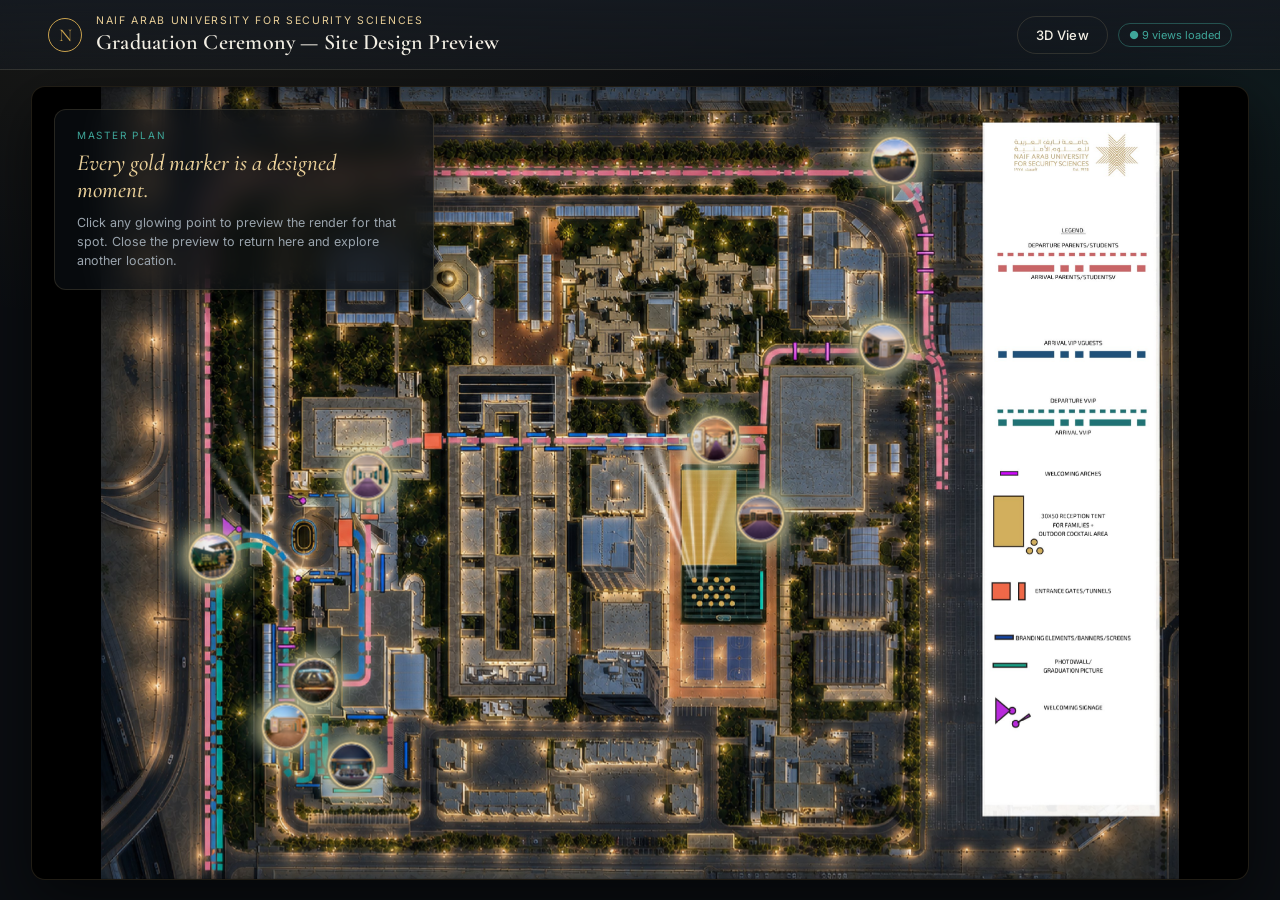
==== index.html @ b7158697 "Interactive event site map" ====
<!DOCTYPE html>
<html lang="en">
<head>
<meta charset="UTF-8">
<meta name="viewport" content="width=device-width, initial-scale=1.0">
<title>NAUSS Graduation Ceremony — Interactive Site Map</title>
<link rel="stylesheet" href="css/style.css">
</head>
<body class="page-viewer">

<header class="topbar">
  <div class="brand">
    <div class="brand-mark">N</div>
    <div class="brand-text">
      <p class="eyebrow">Naif Arab University for Security Sciences</p>
      <h1>Graduation Ceremony — Site Design Preview</h1>
    </div>
  </div>
  <div class="topbar-actions">
    <button class="btn" id="toggle3DBtn">3D View</button>
    <span class="badge" id="pinCount">● 0 views loaded</span>
  </div>
</header>

<div class="stage-wrap">
  <div class="stage" id="stage">
    <div class="map-plane" id="mapPlane">
      <img src="assets/masterplan.jpg" alt="Event master plan" id="mapImg" draggable="false">
      <!-- pins injected here -->
    </div>
    <div class="info-overlay">
      <p class="eyebrow">Master Plan</p>
      <h2>Every gold marker is a designed moment.</h2>
      <p>Click any glowing point to preview the render for that spot. Close the preview to return here and explore another location.</p>
    </div>
  </div>
</div>

<!-- Lightbox -->
<div class="overlay" id="overlay">
  <div class="viewer">
    <div class="viewer-head">
      <div>
        <p class="eyebrow" id="vwCat">Location</p>
        <h3 id="vwTitle">Title</h3>
      </div>
      <button class="icon-btn" id="closeBtn" aria-label="Close">✕</button>
    </div>
    <div class="viewer-body">
      <div class="main-pair" id="mainPair"></div>
      <div class="extra-overlay" id="extraOverlay">
        <button class="icon-btn" id="extraCloseBtn" aria-label="Close">✕</button>
        <img id="extraImg" src="" alt="">
        <p class="extra-caption" id="extraCaption"></p>
      </div>
    </div>
    <div class="thumb-strip" id="thumbStrip"></div>
    <div class="viewer-foot">
      <p id="vwDesc"></p>
      <button class="btn btn-gold" id="backBtn">← Back to master plan</button>
    </div>
  </div>
</div>

<script src="js/common.js"></script>
<script src="js/viewer.js"></script>
</body>
</html>
---- css/style.css ----
@import url('https://fonts.googleapis.com/css2?family=Cormorant+Garamond:ital,wght@0,400;0,500;0,600;1,500&family=Inter:wght@400;500;600&display=swap');

:root{
  --ink:#0b0e12;
  --panel:#151a21;
  --panel-2:#1b222b;
  --line:rgba(233,207,152,0.14);
  --gold:#c9a24e;
  --gold-light:#e9cf98;
  --rose:#e2708c;
  --teal:#3fa79a;
  --text:#f3efe4;
  --text-dim:#9aa4ad;
  --shadow:0 20px 60px rgba(0,0,0,0.55);
  --radius:14px;
}

*{box-sizing:border-box;}
html,body{margin:0;padding:0;}
body{
  background:
    radial-gradient(1200px 700px at 15% -10%, rgba(201,162,78,0.10), transparent 60%),
    radial-gradient(900px 600px at 100% 10%, rgba(63,167,154,0.08), transparent 55%),
    var(--ink);
  color:var(--text);
  font-family:'Inter', sans-serif;
  min-height:100vh;
}

::selection{background:var(--gold); color:#111;}

a{color:inherit;}

html, body{height:100%;}
body.page-viewer{display:flex; flex-direction:column; overflow:hidden;}
body.page-admin{overflow-y:auto;}

.topbar{
  display:flex;
  align-items:center;
  justify-content:space-between;
  padding:14px clamp(18px,4vw,48px);
  border-bottom:1px solid var(--line);
  background:linear-gradient(180deg, rgba(21,26,33,0.9), rgba(21,26,33,0.55));
  backdrop-filter:blur(10px);
  flex-shrink:0;
  z-index:40;
}

.brand{
  display:flex;
  align-items:center;
  gap:14px;
}

.brand-mark{
  width:34px;height:34px;
  border:1px solid var(--gold);
  border-radius:50%;
  display:flex;align-items:center;justify-content:center;
  color:var(--gold);
  font-family:'Cormorant Garamond', serif;
  font-size:18px;
}

.brand-text .eyebrow{
  font-size:10.5px;
  letter-spacing:0.16em;
  text-transform:uppercase;
  color:var(--gold-light);
  margin:0 0 2px;
}

.brand-text h1{
  font-family:'Cormorant Garamond', serif;
  font-weight:600;
  font-size:22px;
  margin:0;
  letter-spacing:0.01em;
}

.topbar-actions{
  display:flex;
  gap:10px;
  align-items:center;
}

.btn{
  font-family:'Inter', sans-serif;
  font-size:13px;
  font-weight:500;
  letter-spacing:0.02em;
  padding:10px 18px;
  border-radius:999px;
  border:1px solid var(--line);
  background:transparent;
  color:var(--text);
  cursor:pointer;
  transition:all .18s ease;
  display:inline-flex;
  align-items:center;
  gap:8px;
  text-decoration:none;
}
.btn:hover{border-color:var(--gold); color:var(--gold-light);}
.btn-gold{
  background:linear-gradient(135deg, var(--gold), #a97f34);
  color:#181205;
  border:none;
  font-weight:600;
}
.btn-gold:hover{filter:brightness(1.08); color:#181205;}
.btn-ghost{opacity:0.85;}
.btn:disabled{opacity:0.35; cursor:not-allowed;}
.btn:disabled:hover{border-color:var(--line); color:var(--text);}

.hero{
  padding:14px clamp(18px,4vw,48px) 6px;
  max-width:1000px;
  flex-shrink:0;
}
.hero .eyebrow{
  font-size:10px;
  letter-spacing:0.18em;
  text-transform:uppercase;
  color:var(--teal);
  margin:0 0 4px;
}
.hero h2{
  font-family:'Cormorant Garamond', serif;
  font-weight:500;
  font-style:italic;
  font-size:clamp(20px,2.4vw,28px);
  line-height:1.15;
  margin:0 0 4px;
  color:var(--gold-light);
}
.hero p{
  color:var(--text-dim);
  font-size:13px;
  line-height:1.5;
  max-width:640px;
  margin:0;
}

body.page-viewer .stage-wrap{
  padding:16px clamp(16px,2.4vw,32px) 20px;
  flex:1;
  min-height:0;
  display:flex;
  align-items:stretch;
  justify-content:center;
}

body.page-viewer .stage{
  position:relative;
  height:100%;
  width:100%;
  margin:0;
  border-radius:var(--radius);
  overflow:hidden;
  box-shadow:var(--shadow);
  border:1px solid var(--line);
  background:#000;
  display:flex;
  align-items:center;
  justify-content:center;
}

body.page-viewer .stage img{
  height:100%;
  width:100%;
  object-fit:contain;
  user-select:none;
  -webkit-user-drag:none;
}

.info-overlay{
  position:absolute;
  top:22px;
  left:22px;
  max-width:380px;
  background:rgba(11,14,18,0.72);
  backdrop-filter:blur(14px);
  border:1px solid var(--line);
  border-radius:12px;
  padding:18px 22px;
  box-shadow:0 10px 30px rgba(0,0,0,0.5);
  z-index:6;
}
.info-overlay .eyebrow{
  font-size:10px;
  letter-spacing:0.18em;
  text-transform:uppercase;
  color:var(--teal);
  margin:0 0 6px;
}
.info-overlay h2{
  font-family:'Cormorant Garamond', serif;
  font-weight:500;
  font-style:italic;
  font-size:clamp(18px,2vw,23px);
  line-height:1.2;
  margin:0 0 8px;
  color:var(--gold-light);
}
.info-overlay p{
  color:var(--text-dim);
  font-size:12.5px;
  line-height:1.55;
  margin:0;
}
@media (max-width: 760px){
  .info-overlay{ max-width:calc(100% - 44px); padding:14px 16px; }
  .info-overlay p{ display:none; }
}

.stage-wrap{
  padding:10px clamp(18px,4vw,48px) 14px;
  flex:1;
  min-height:0;
  display:flex;
  align-items:center;
  justify-content:center;
  overflow:hidden;
}

.stage{
  position:relative;
  height:100%;
  max-height:90vh;
  max-width:100%;
  margin:0 auto;
  border-radius:var(--radius);
  overflow:hidden;
  box-shadow:var(--shadow);
  border:1px solid var(--line);
  background:#000;
  display:flex;
  align-items:center;
  justify-content:center;
}

.stage img{
  display:block;
  height:100%;
  width:auto;
  max-width:100%;
  object-fit:contain;
  user-select:none;
  -webkit-user-drag:none;
}

.footer-note{display:none;}

.pin{
  position:absolute;
  transform:translate(-50%,-50%);
  width:31px;height:31px;
  cursor:pointer;
  z-index:5;
  background:none;
  border:none;
  padding:0;
  margin:0;
  outline:none;
  -webkit-appearance:none;
  appearance:none;
}
.pin:focus{outline:none;}
.pin .ring{
  position:absolute;
  inset:0;
  border-radius:50%;
  border:1.5px solid var(--gold-light);
  animation:pulse 2.2s ease-out infinite;
}
.pin .glow{
  position:absolute;
  top:50%;left:50%;
  width:30px;height:30px;
  transform:translate(-50%,-50%);
  border-radius:50%;
  background:radial-gradient(circle, rgba(233,207,152,0.55), rgba(233,207,152,0) 70%);
  filter:blur(2px);
  pointer-events:none;
}
.pin .dot{
  position:absolute;
  top:50%;left:50%;
  width:13px;height:13px;
  transform:translate(-50%,-50%);
  border-radius:50%;
  background:radial-gradient(circle at 35% 30%, var(--gold-light), var(--gold) 60%, #7a5b1e 100%);
  box-shadow:0 0 14px 3px rgba(233,207,152,0.75), 0 0 0 2px rgba(11,14,18,0.7);
  transition:transform .15s ease;
}
.pin:hover .dot{transform:translate(-50%,-50%) scale(1.25);}
.pin:focus-visible .dot{outline:2px solid var(--teal); outline-offset:3px;}

.pin .label{
  position:absolute;
  top:-6px;
  left:20px;
  white-space:nowrap;
  font-size:11px;
  padding:4px 9px;
  border-radius:999px;
  background:rgba(11,14,18,0.88);
  border:1px solid var(--line);
  color:var(--gold-light);
  opacity:0;
  pointer-events:none;
  transform:translateX(-4px);
  transition:all .16s ease;
}
.pin:hover .label, .pin:focus-visible .label{opacity:1; transform:translateX(0);}

@keyframes pulse{
  0%{transform:scale(0.5); opacity:0.9;}
  80%{transform:scale(2.1); opacity:0;}
  100%{transform:scale(2.1); opacity:0;}
}

/* Viewer pins: circular photo thumbnail instead of a plain gold dot, 50% bigger */
.pin.pin-photo{
  width:47px;
  height:47px;
}
.pin.pin-photo .glow{
  width:44px;
  height:44px;
}
.pin.pin-photo .thumb-dot{
  position:absolute;
  top:50%; left:50%;
  width:100%; height:100%;
  transform:translate(-50%,-50%);
  border-radius:50%;
  overflow:hidden;
  border:2px solid var(--gold-light);
  background:#071016;
  box-shadow:
    0 0 18px 5px rgba(233,207,152,0.82),
    0 0 28px 10px rgba(63,167,154,0.28),
    inset 0 0 18px rgba(255,255,255,0.22),
    inset 0 0 32px rgba(63,167,154,0.18),
    0 0 0 2px rgba(11,14,18,0.7);
  transition:transform .15s ease;
}
.pin.pin-photo .thumb-dot::before{
  content:"";
  position:absolute;
  inset:0;
  z-index:1;
  background:
    linear-gradient(145deg, rgba(255,255,255,0.34), rgba(255,255,255,0.08) 28%, transparent 56%),
    radial-gradient(circle at 50% 35%, rgba(255,255,255,0.18), transparent 58%);
  mix-blend-mode:screen;
  pointer-events:none;
}
.pin.pin-photo .thumb-dot::after{
  content:"";
  position:absolute;
  inset:0;
  z-index:2;
  border-radius:inherit;
  box-shadow:
    inset 0 0 0 1px rgba(255,255,255,0.45),
    inset 0 -16px 24px rgba(0,0,0,0.28);
  pointer-events:none;
}
.pin.pin-photo .thumb-dot img{
  width:100%;
  height:100%;
  object-fit:cover;
  display:block;
  filter:brightness(1.22) contrast(1.08) saturate(1.14);
}
.pin.pin-photo:hover .thumb-dot{transform:translate(-50%,-50%) scale(1.12);}
.pin.pin-photo:focus-visible .thumb-dot{outline:2px solid var(--teal); outline-offset:3px;}
.pin.pin-photo .label{left:32px;}

/* ---------- 3D bird's-eye mode ---------- */

.stage{
  perspective: var(--persp, 1400px);
  perspective-origin: 70% 15%;
}
.map-plane{
  position:relative;
  transform-style: preserve-3d;
  transition: transform 0.9s cubic-bezier(.4,.1,.2,1);
  transform: rotateX(0deg) rotateZ(0deg);
}
body.page-viewer .map-plane{ height:100%; display:flex; align-items:center; justify-content:center; }
.stage.is-3d .map-plane{
  transform: rotateX(var(--tilt-x,55deg)) rotateZ(var(--tilt-z,12deg));
}

/* Admin uses the same thumbnail standees as the client view while previewing the tilt. */

/* Ground-level stalk connecting a standee card down to its pulsing landing marker */
.pin-stalk{
  position:absolute;
  left:50%; top:50%;
  width:2px; height:0;
  background:linear-gradient(to top, var(--gold-light), transparent);
  transform:translateX(-50%);
  opacity:0;
  transition:opacity .5s ease, height .5s ease;
  pointer-events:none;
}
.stage.is-3d .pin-stalk{
  opacity:.85;
  height:var(--pin-lift,70px);
}

/* Small caption that rides just under the standee card in 3D mode */
.pin-card-label{
  display:none;
  position:absolute;
  left:50%; top:50%;
  font-size:10px;
  letter-spacing:.05em;
  text-transform:uppercase;
  color:var(--gold-light);
  background:rgba(11,14,18,.82);
  padding:3px 8px;
  border-radius:5px;
  white-space:nowrap;
  pointer-events:none;
}
.stage.is-3d .pin-card-label{
  display:block;
  transform-origin:center bottom;
  transform:
    translate(calc(-50% + var(--label-offset-x,0px)), -50%)
    translateY(calc(-1 * var(--pin-label-lift,136px)))
    rotateZ(calc(-1 * var(--pin-tilt-z,12deg)))
    rotateX(calc(-1 * var(--pin-tilt-x,55deg)))
    skewX(var(--pin-skew,0deg))
    scale3d(var(--pin-scale-x,1), var(--pin-scale-y,1), var(--pin-scale-z,1));
}

/* The circular thumbnail becomes an elevated, upright rectangular standee in 3D mode.
   Pin tilt can be tuned separately from the map-plane's own tilt. */
.stage.is-3d .pin.pin-photo .thumb-dot{
  width:90px; height:60px;
  border-radius:6px;
  border-color:rgba(255,244,210,0.96);
  box-shadow:
    0 0 20px 6px rgba(233,207,152,0.88),
    0 0 42px 14px rgba(63,167,154,0.34),
    0 10px 26px rgba(0,0,0,0.42),
    inset 0 0 20px rgba(255,255,255,0.24),
    inset 0 0 34px rgba(63,167,154,0.22),
    0 0 0 2px rgba(11,14,18,0.78);
  transform:
    translate(-50%,-50%)
    translateY(calc(-1 * var(--pin-lift,70px)))
    rotateZ(calc(-1 * var(--pin-tilt-z,12deg)))
    rotateX(calc(-1 * var(--pin-tilt-x,55deg)))
    skewX(var(--pin-skew,0deg))
    scale3d(var(--pin-scale-x,1), var(--pin-scale-y,1), var(--pin-scale-z,1));
  transform-origin:center bottom;
  transition: width .5s ease, height .5s ease, border-radius .5s ease, transform .7s cubic-bezier(.4,.1,.2,1);
}
.stage.is-3d .pin.pin-photo .label{ display:none; }

/* Admin's perspective tuning panel */
.perspective-panel{
  position:fixed;
  top:86px;
  right:24px;
  z-index:90;
  width:min(420px, calc(100vw - 32px));
  max-height:calc(100vh - 110px);
  overflow-y:auto;
  margin:0;
  padding:16px 20px;
  border:1px solid var(--line);
  border-radius:12px;
  background:rgba(21,26,33,0.96);
  box-shadow:var(--shadow);
  backdrop-filter:blur(12px);
}
.perspective-panel h4{
  font-size:12px;
  text-transform:uppercase;
  letter-spacing:.05em;
  color:var(--gold-light);
  margin:0 0 14px;
  font-weight:600;
}
.persp-row{margin-bottom:12px;}
.persp-row label{
  display:flex;
  justify-content:space-between;
  font-size:11.5px;
  color:var(--text-dim);
  margin-bottom:5px;
}
.persp-row input[type=range]{
  width:100%;
  accent-color: var(--gold);
}
.perspective-panel .hint{
  font-size:11.5px;
  color:var(--text-dim);
  line-height:1.5;
  margin:2px 0 10px;
}
.category-switch{
  margin:6px 0 16px;
  padding-top:10px;
  border-top:1px dashed var(--line);
}
.category-tabs{
  display:flex;
  gap:8px;
  margin-bottom:4px;
}
.cat-tab{
  flex:1;
  font-size:11.5px;
  padding:8px 10px;
  text-align:center;
}
.cat-tab.active{
  background:linear-gradient(135deg, var(--gold), #a97f34);
  color:#181205;
  border-color:var(--gold);
}

.orientation-toggle{
  display:flex;
  gap:14px;
  align-items:center;
}
.field .radio-pill{
  display:flex;
  align-items:center;
  gap:6px;
  font-size:12.5px;
  color:var(--text);
  text-transform:none;
  letter-spacing:normal;
  cursor:pointer;
}
.field .radio-pill input[type=radio]{
  accent-color: var(--gold);
}

.pin.admin-pin .dot{
  background:radial-gradient(circle at 35% 30%, #f3a9bb, var(--rose) 60%, #7a2438 100%);
  box-shadow:0 0 10px rgba(226,112,140,0.85), 0 0 0 2px rgba(11,14,18,0.7);
}
.pin.admin-pin .ring{border-color:var(--rose);}

/* Modal / lightbox */
.overlay{
  position:fixed;
  inset:0;
  background:rgba(6,8,10,0.86);
  backdrop-filter:blur(6px);
  display:flex;
  align-items:center;
  justify-content:center;
  padding:24px;
  z-index:100;
  opacity:0;
  pointer-events:none;
  transition:opacity .22s ease;
}
.overlay.open{opacity:1; pointer-events:auto;}

.viewer{
  position:relative;
  max-width:1200px;
  width:100%;
  height:92vh;
  background:var(--panel);
  border:1px solid var(--line);
  border-radius:var(--radius);
  overflow:hidden;
  display:flex;
  flex-direction:column;
  box-shadow:var(--shadow);
  transform:scale(0.97) translateY(6px);
  transition:transform .22s ease;
}
.overlay.open .viewer{transform:scale(1) translateY(0);}

.viewer-head{
  display:flex;
  align-items:center;
  justify-content:space-between;
  padding:14px 22px;
  border-bottom:1px solid var(--line);
  gap:16px;
  flex-shrink:0;
}
.viewer-head .eyebrow{
  font-size:10.5px;
  letter-spacing:0.16em;
  text-transform:uppercase;
  color:var(--teal);
  margin:0 0 4px;
}
.viewer-head h3{
  font-family:'Cormorant Garamond', serif;
  font-weight:600;
  font-size:20px;
  margin:0;
  color:var(--gold-light);
}
.viewer-body{
  position:relative;
  flex:1;
  min-height:0;
  overflow:hidden;
  background:#000;
  display:flex;
  align-items:center;
  justify-content:center;
  padding:14px;
}
.viewer-body img{
  max-width:100%;
  max-height:100%;
  width:auto;
  height:auto;
  object-fit:contain;
  display:block;
}
.thumb-strip{
  display:flex;
  gap:10px;
  padding:10px 22px;
  border-top:1px solid var(--line);
  flex-shrink:0;
  overflow-x:auto;
}
.thumb-strip:empty{display:none;}
.thumb-strip .thumb-item{
  width:72px;
  height:52px;
  border-radius:8px;
  overflow:hidden;
  border:2px solid var(--line);
  cursor:pointer;
  flex-shrink:0;
  padding:0;
  background:#000;
  transition:border-color .15s ease;
}
.thumb-strip .thumb-item img{
  width:100%; height:100%; object-fit:cover; display:block;
}
.thumb-strip .thumb-item.active{border-color:var(--gold);}
.thumb-strip .thumb-item:hover{border-color:var(--gold-light);}

.viewer-foot{
  padding:12px 22px;
  border-top:1px solid var(--line);
  display:flex;
  justify-content:space-between;
  align-items:center;
  gap:12px;
  flex-shrink:0;
}
.viewer-foot p{
  margin:0;
  font-size:13px;
  color:var(--text-dim);
}
.icon-btn{
  width:36px;height:36px;
  border-radius:50%;
  border:1px solid var(--line);
  background:transparent;
  color:var(--text);
  cursor:pointer;
  display:flex;align-items:center;justify-content:center;
  font-size:16px;
  transition:all .15s ease;
}
.icon-btn:hover{border-color:var(--gold); color:var(--gold-light);}

/* Admin panel */
.admin-shell{display:grid; grid-template-columns:1fr 340px; gap:0; align-items:start;}
@media (max-width: 980px){.admin-shell{grid-template-columns:1fr;}}

.side-panel{
  padding:22px;
  border-left:1px solid var(--line);
  min-height:100%;
  position:sticky;
  top:82px;
}
@media (max-width:980px){.side-panel{position:static; border-left:none; border-top:1px solid var(--line);}}

.side-panel h3{
  font-family:'Cormorant Garamond', serif;
  font-size:19px;
  margin:0 0 4px;
  color:var(--gold-light);
}
.side-panel .hint{
  font-size:12.5px;
  color:var(--text-dim);
  line-height:1.55;
  margin:0 0 18px;
}

.field{margin-bottom:14px;}
.field label{
  display:block;
  font-size:11.5px;
  letter-spacing:0.04em;
  text-transform:uppercase;
  color:var(--text-dim);
  margin-bottom:6px;
}
.field input[type=text], .field textarea{
  width:100%;
  background:var(--panel-2);
  border:1px solid var(--line);
  border-radius:8px;
  padding:10px 12px;
  color:var(--text);
  font-family:'Inter', sans-serif;
  font-size:13.5px;
}
.field textarea{resize:vertical; min-height:60px;}
.field input:focus, .field textarea:focus{outline:none; border-color:var(--gold);}

.file-drop{
  border:1.5px dashed var(--line);
  border-radius:10px;
  padding:18px;
  text-align:center;
  font-size:12.5px;
  color:var(--text-dim);
  cursor:pointer;
  transition:all .15s ease;
}
.file-drop:hover{border-color:var(--gold); color:var(--gold-light);}
.file-drop img{max-width:100%; max-height:110px; border-radius:6px; margin-top:8px;}

.pin-list{
  margin-top:22px;
  border-top:1px solid var(--line);
  padding-top:16px;
}
.pin-list h4{
  font-size:11.5px;
  letter-spacing:0.06em;
  text-transform:uppercase;
  color:var(--text-dim);
  margin:0 0 10px;
}
.pin-row{
  display:flex;
  align-items:center;
  gap:10px;
  padding:9px 8px;
  border-radius:8px;
  font-size:13px;
  cursor:pointer;
  transition:background .12s ease;
}
.pin-row:hover{background:var(--panel-2);}
.pin-row .thumb{
  width:34px;height:34px;
  border-radius:6px;
  object-fit:cover;
  background:var(--panel-2);
  flex-shrink:0;
  border:1px solid var(--line);
}
.pin-row .num{
  width:20px;height:20px;
  border-radius:50%;
  background:var(--panel-2);
  border:1px solid var(--line);
  font-size:10.5px;
  display:flex;align-items:center;justify-content:center;
  color:var(--gold-light);
  flex-shrink:0;
}
.pin-row .name{flex:1; overflow:hidden; text-overflow:ellipsis; white-space:nowrap;}
.pin-row .del{
  background:none;border:none;color:var(--text-dim);
  cursor:pointer; font-size:14px; padding:2px 6px;
}
.pin-row .del:hover{color:var(--rose);}

.empty-state{
  font-size:12.5px;
  color:var(--text-dim);
  padding:10px 0;
}

.toast{
  position:fixed;
  bottom:26px;
  left:50%;
  transform:translateX(-50%) translateY(20px);
  background:var(--panel);
  border:1px solid var(--gold);
  color:var(--gold-light);
  padding:12px 20px;
  border-radius:999px;
  font-size:13px;
  box-shadow:var(--shadow);
  opacity:0;
  pointer-events:none;
  transition:all .25s ease;
  z-index:200;
}
.toast.show{opacity:1; transform:translateX(-50%) translateY(0);}

.footer-note{
  padding:0 clamp(18px,4vw,48px) 40px;
  color:var(--text-dim);
  font-size:12px;
  max-width:800px;
}

.crosshair-mode .stage img{cursor:crosshair;}

/* Admin map — let it size to content, no viewport-height cropping */
.page-admin .stage-wrap{
  overflow:visible;
}
.page-admin .stage{
  height:auto;
  max-height:none;
  overflow:visible;
  display:block;
}
.page-admin .stage img{
  display:block;
  height:auto;
  width:100%;
  max-width:100%;
  object-fit:contain;
}

.upload-preview{
  display:inline-flex;
  flex-direction:column;
  align-items:center;
  gap:5px;
}
.upload-caption{
  font-size:10px;
  letter-spacing:0.05em;
  text-transform:uppercase;
  color:var(--gold-light);
}

.image-slot-pair{
  display:flex;
  gap:10px;
}
.image-slot{
  flex:1;
  min-width:0;
  display:flex;
  flex-direction:column;
  gap:6px;
}
.image-slot .file-drop{
  padding:14px 8px;
  font-size:11.5px;
}
.slot-preview img{
  max-width:100%;
  max-height:80px;
  border-radius:6px;
  margin-top:8px;
  display:block;
  margin-left:auto;
  margin-right:auto;
}
.slot-filename{
  display:block;
  font-size:9.5px;
  color:var(--text-dim);
  margin-top:4px;
  word-break:break-all;
}
.caption-input{
  width:100%;
  background:var(--panel-2);
  border:1px solid var(--line);
  border-radius:8px;
  padding:8px 10px;
  color:var(--text);
  font-size:12.5px;
  font-family:'Inter', sans-serif;
}
.caption-input:focus{outline:none; border-color:var(--gold);}

.thumb-strip .thumb-item{position:relative;}
.thumb-cap{
  position:absolute;
  bottom:0; left:0; right:0;
  font-size:9px;
  letter-spacing:0.04em;
  text-transform:uppercase;
  text-align:center;
  padding:2px 0;
  background:rgba(11,14,18,0.78);
  color:var(--gold-light);
  pointer-events:none;
}

.thumb-strip{align-items:center;}
.mockups-group{
  display:flex;
  flex-direction:column;
  align-items:center;
  gap:4px;
  flex-shrink:0;
}
.mockups-label{
  font-size:9px;
  letter-spacing:0.08em;
  text-transform:uppercase;
  color:var(--text-dim);
  margin:0;
}
.mockups-row{
  display:flex;
  gap:8px;
}
.thumb-divider{
  width:1px;
  align-self:stretch;
  background:var(--line);
  flex-shrink:0;
}

/* Viewer: two main images shown side by side */
.main-pair{
  display:flex;
  gap:14px;
  width:100%;
  height:100%;
  align-items:center;
  justify-content:center;
}
.main-pair .main-item{
  flex:1;
  max-width:50%;
  height:100%;
  min-width:0;
  display:flex;
  flex-direction:column;
  align-items:center;
  justify-content:center;
  gap:8px;
}
.main-pair.single .main-item{max-width:100%;}
.main-pair .main-item img{
  max-width:100%;
  max-height:calc(100% - 30px);
  object-fit:contain;
  border-radius:8px;
  display:block;
}
.main-item .main-caption{
  font-size:12.5px;
  letter-spacing:0.04em;
  text-transform:uppercase;
  color:var(--gold-light);
  text-align:center;
  margin:0;
}
@media (max-width:760px){
  .main-pair{flex-direction:column; overflow-y:auto;}
  .main-pair .main-item{max-width:100%; height:auto;}
  .main-pair .main-item img{max-height:38vh;}
}

/* Nested overlay for viewing a single extra image at full size */
.extra-overlay{
  position:absolute;
  inset:0;
  background:rgba(6,8,10,0.94);
  display:flex;
  flex-direction:column;
  align-items:center;
  justify-content:center;
  gap:10px;
  padding:20px;
  opacity:0;
  pointer-events:none;
  transition:opacity .2s ease;
  z-index:20;
}
.extra-overlay.open{opacity:1; pointer-events:auto;}
.extra-overlay img{
  max-width:100%;
  max-height:80%;
  object-fit:contain;
  border-radius:8px;
}
.extra-overlay .extra-caption{
  font-size:13px;
  color:var(--gold-light);
  text-align:center;
  margin:0;
}
.extra-overlay .icon-btn{
  position:absolute;
  top:14px; right:14px;
}

.badge{
  display:inline-flex;
  align-items:center;
  gap:6px;
  font-size:11px;
  color:var(--teal);
  border:1px solid rgba(63,167,154,0.4);
  padding:4px 10px;
  border-radius:999px;
}
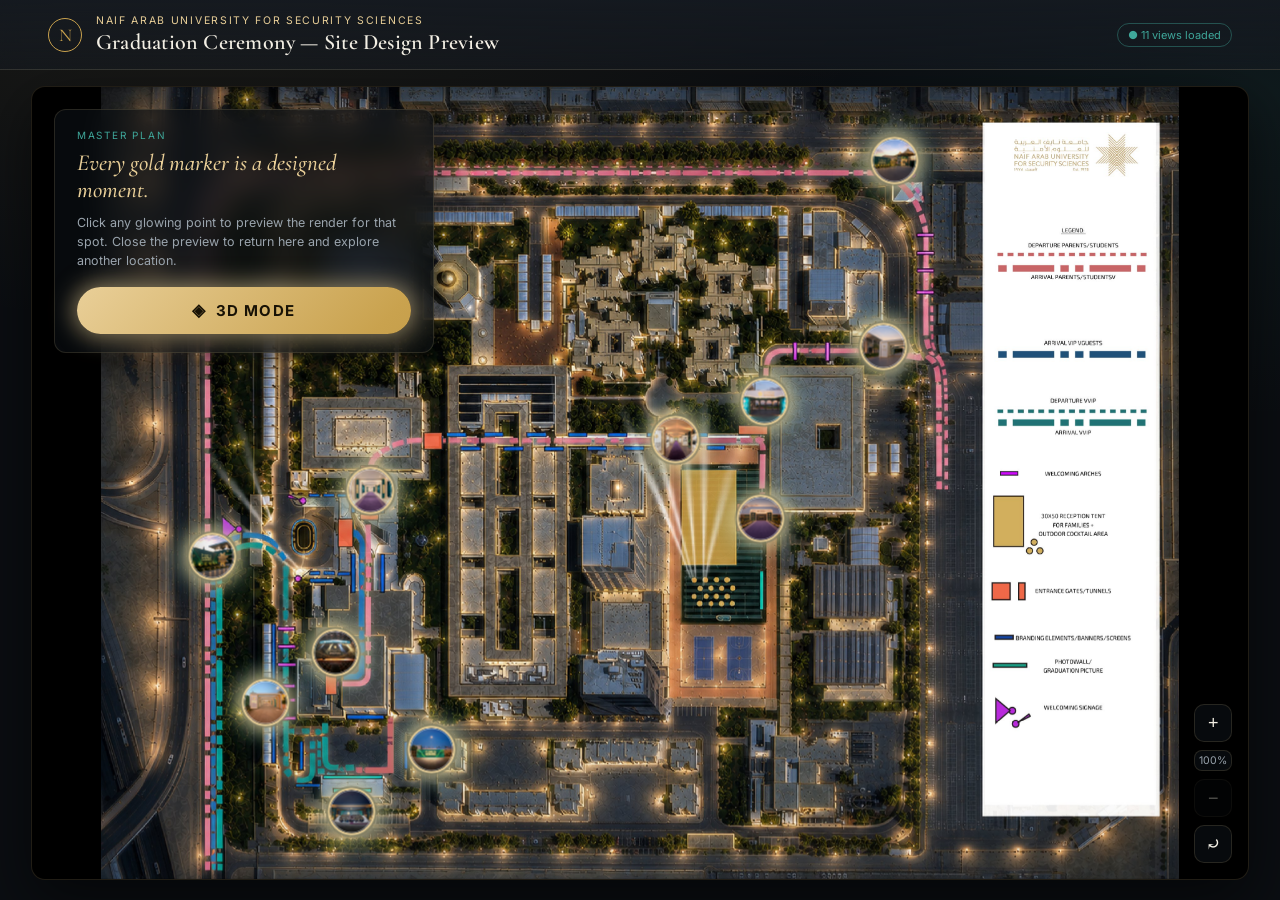
==== commit 877f073e: "Update pins" ====
--- a/index.html
+++ b/index.html
@@ -17,7 +17,6 @@
     </div>
   </div>
   <div class="topbar-actions">
-    <button class="btn" id="toggle3DBtn">3D View</button>
     <span class="badge" id="pinCount">● 0 views loaded</span>
   </div>
 </header>
@@ -28,10 +27,17 @@
       <img src="assets/masterplan.jpg" alt="Event master plan" id="mapImg" draggable="false">
       <!-- pins injected here -->
     </div>
+    <div class="zoom-controls">
+      <button type="button" id="zoomInBtn" aria-label="Zoom in">+</button>
+      <span class="zoom-level" id="zoomLevel">100%</span>
+      <button type="button" id="zoomOutBtn" aria-label="Zoom out">−</button>
+      <button type="button" id="zoomResetBtn" aria-label="Reset zoom">⤾</button>
+    </div>
     <div class="info-overlay">
       <p class="eyebrow">Master Plan</p>
       <h2>Every gold marker is a designed moment.</h2>
       <p>Click any glowing point to preview the render for that spot. Close the preview to return here and explore another location.</p>
+      <button class="btn-3d-mode" id="toggle3DBtn"><span class="btn-3d-icon">◈</span> 3D MODE</button>
     </div>
   </div>
 </div>
@@ -62,6 +68,11 @@
   </div>
 </div>
 
+<div class="fullscreen-overlay" id="fullscreenOverlay">
+  <button class="icon-btn" id="fullscreenCloseBtn" aria-label="Close">✕</button>
+  <img id="fullscreenImg" src="" alt="">
+</div>
+
 <script src="js/common.js"></script>
 <script src="js/viewer.js"></script>
 </body>
--- a/css/style.css
+++ b/css/style.css
@@ -209,6 +209,59 @@
   font-size:12.5px;
   line-height:1.55;
   margin:0;
+}
+
+.btn-3d-mode{
+  display:flex;
+  align-items:center;
+  justify-content:center;
+  gap:9px;
+  width:100%;
+  margin-top:16px;
+  padding:14px 22px;
+  font-family:'Inter', sans-serif;
+  font-size:15px;
+  font-weight:700;
+  letter-spacing:0.08em;
+  border-radius:999px;
+  border:none;
+  color:#181205;
+  background:linear-gradient(135deg, var(--gold-light), var(--gold) 45%, #a97f34);
+  background-size:200% 200%;
+  cursor:pointer;
+  box-shadow:
+    0 0 22px 4px rgba(233,207,152,0.55),
+    0 8px 22px rgba(0,0,0,0.4);
+  animation:btn3dGlow 2.6s ease-in-out infinite;
+  transition:transform .18s ease, box-shadow .18s ease;
+}
+.btn-3d-mode .btn-3d-icon{
+  font-size:17px;
+  line-height:1;
+}
+.btn-3d-mode:hover{
+  transform:translateY(-2px) scale(1.03);
+  box-shadow:
+    0 0 30px 8px rgba(233,207,152,0.75),
+    0 10px 26px rgba(0,0,0,0.45);
+}
+.btn-3d-mode:active{ transform:translateY(0) scale(0.98); }
+@keyframes btn3dGlow{
+  0%, 100%{
+    background-position:0% 50%;
+    box-shadow:
+      0 0 22px 4px rgba(233,207,152,0.55),
+      0 8px 22px rgba(0,0,0,0.4);
+  }
+  50%{
+    background-position:100% 50%;
+    box-shadow:
+      0 0 30px 8px rgba(233,207,152,0.8),
+      0 8px 22px rgba(0,0,0,0.4);
+  }
+}
+@media (max-width: 760px){
+  .btn-3d-mode{ font-size:13.5px; padding:12px 18px; }
 }
 @media (max-width: 760px){
   .info-overlay{ max-width:calc(100% - 44px); padding:14px 16px; }
@@ -391,11 +444,50 @@
   position:relative;
   transform-style: preserve-3d;
   transition: transform 0.9s cubic-bezier(.4,.1,.2,1);
-  transform: rotateX(0deg) rotateZ(0deg);
+  transform: translate(var(--pan-x,0px), var(--pan-y,0px)) scale(var(--zoom,1)) rotateX(0deg) rotateZ(0deg);
 }
 body.page-viewer .map-plane{ height:100%; display:flex; align-items:center; justify-content:center; }
 .stage.is-3d .map-plane{
-  transform: rotateX(var(--tilt-x,55deg)) rotateZ(var(--tilt-z,12deg));
+  transform: translate(var(--pan-x,0px), var(--pan-y,0px)) scale(var(--zoom,1)) rotateX(var(--tilt-x,55deg)) rotateZ(var(--tilt-z,12deg));
+}
+.map-plane.no-anim{ transition:none; }
+
+/* ---------- Zoom / pan (client viewer) ---------- */
+.stage.zoomable{ cursor: grab; touch-action:none; }
+.stage.zoomable.is-panning{ cursor: grabbing; }
+
+.zoom-controls{
+  position:absolute;
+  right:16px;
+  bottom:16px;
+  display:flex;
+  flex-direction:column;
+  gap:8px;
+  z-index:30;
+}
+.zoom-controls button{
+  width:38px;height:38px;
+  border-radius:10px;
+  border:1px solid var(--line);
+  background:rgba(11,14,18,0.72);
+  backdrop-filter:blur(10px);
+  color:var(--text);
+  font-size:18px;
+  line-height:1;
+  cursor:pointer;
+  display:flex;align-items:center;justify-content:center;
+  transition:all .15s ease;
+}
+.zoom-controls button:hover{ border-color:var(--gold); color:var(--gold-light); }
+.zoom-controls button:disabled{ opacity:0.35; cursor:not-allowed; }
+.zoom-controls .zoom-level{
+  text-align:center;
+  font-size:10.5px;
+  color:var(--text-dim);
+  background:rgba(11,14,18,0.72);
+  border:1px solid var(--line);
+  border-radius:8px;
+  padding:3px 0;
 }
 
 /* Admin uses the same thumbnail standees as the client view while previewing the tilt. */
@@ -688,6 +780,33 @@
 }
 .icon-btn:hover{border-color:var(--gold); color:var(--gold-light);}
 
+/* Fullscreen image view (click a displayed main/extra image to enlarge) */
+.fullscreen-overlay{
+  position:fixed;
+  inset:0;
+  background:rgba(4,5,7,0.97);
+  display:flex;
+  align-items:center;
+  justify-content:center;
+  z-index:300;
+  opacity:0;
+  pointer-events:none;
+  transition:opacity .2s ease;
+  padding:24px;
+}
+.fullscreen-overlay.open{opacity:1; pointer-events:auto;}
+.fullscreen-overlay img{
+  max-width:100%;
+  max-height:100%;
+  object-fit:contain;
+  border-radius:4px;
+}
+.fullscreen-overlay .icon-btn{
+  position:absolute;
+  top:20px; right:20px;
+}
+.main-item img, .extra-overlay img{cursor:zoom-in;}
+
 /* Admin panel */
 .admin-shell{display:grid; grid-template-columns:1fr 340px; gap:0; align-items:start;}
 @media (max-width: 980px){.admin-shell{grid-template-columns:1fr;}}
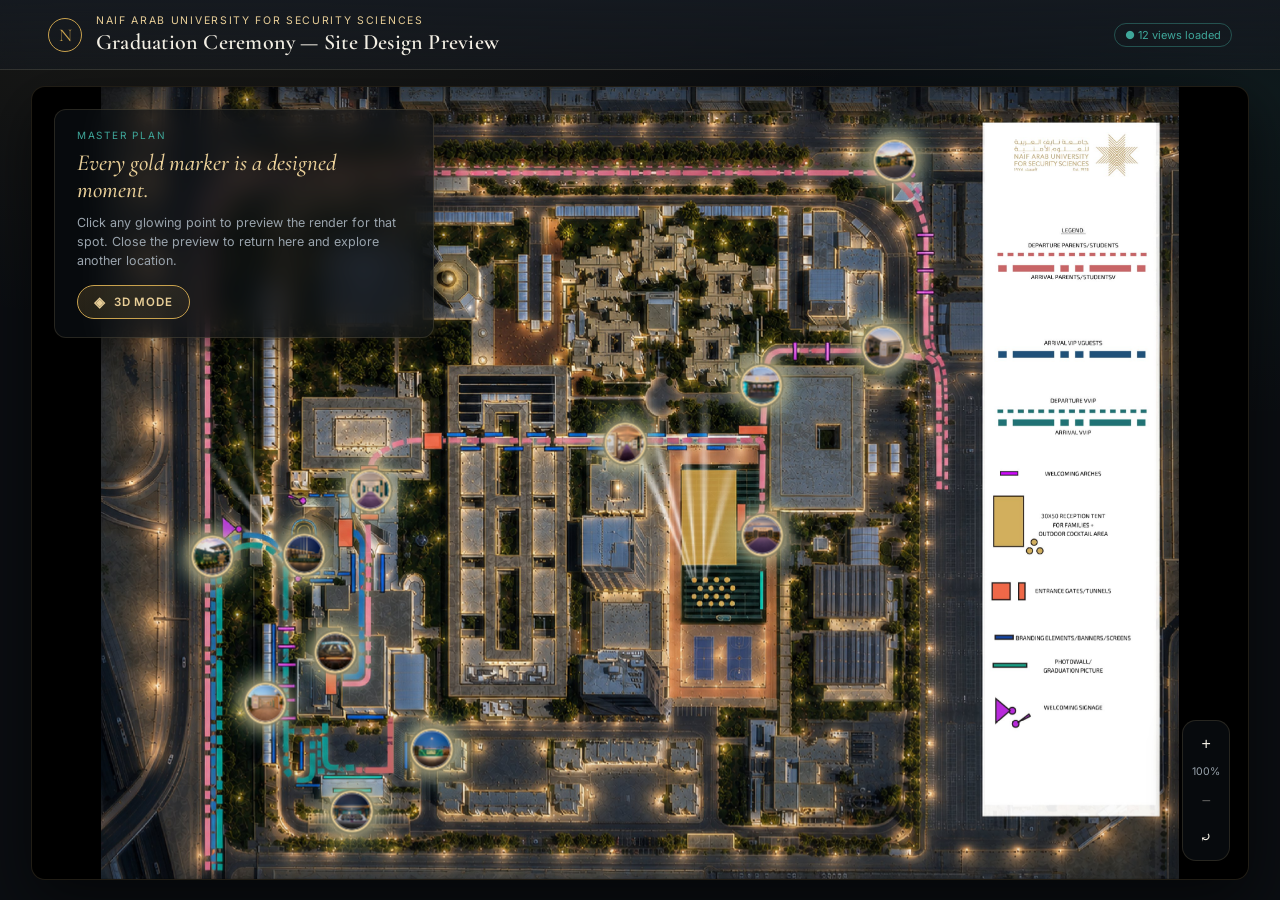
==== commit f9cd61ae: "Add hover/tap preview scaling for map pins (2D + 3D standees)" ====
--- a/index.html
+++ b/index.html
@@ -37,7 +37,7 @@
       <p class="eyebrow">Master Plan</p>
       <h2>Every gold marker is a designed moment.</h2>
       <p>Click any glowing point to preview the render for that spot. Close the preview to return here and explore another location.</p>
-      <button class="btn-3d-mode" id="toggle3DBtn"><span class="btn-3d-icon">◈</span> 3D MODE</button>
+      <button class="btn-3d-mode" id="toggle3DBtn"><span class="btn-3d-icon">◈</span><span class="btn-3d-label">3D MODE</span></button>
     </div>
   </div>
 </div>
--- a/css/style.css
+++ b/css/style.css
@@ -210,62 +210,79 @@
   line-height:1.55;
   margin:0;
 }
-
-.btn-3d-mode{
-  display:flex;
-  align-items:center;
-  justify-content:center;
-  gap:9px;
-  width:100%;
-  margin-top:16px;
-  padding:14px 22px;
-  font-family:'Inter', sans-serif;
-  font-size:15px;
-  font-weight:700;
-  letter-spacing:0.08em;
-  border-radius:999px;
-  border:none;
-  color:#181205;
-  background:linear-gradient(135deg, var(--gold-light), var(--gold) 45%, #a97f34);
-  background-size:200% 200%;
-  cursor:pointer;
-  box-shadow:
-    0 0 22px 4px rgba(233,207,152,0.55),
-    0 8px 22px rgba(0,0,0,0.4);
-  animation:btn3dGlow 2.6s ease-in-out infinite;
-  transition:transform .18s ease, box-shadow .18s ease;
-}
-.btn-3d-mode .btn-3d-icon{
-  font-size:17px;
-  line-height:1;
-}
-.btn-3d-mode:hover{
-  transform:translateY(-2px) scale(1.03);
-  box-shadow:
-    0 0 30px 8px rgba(233,207,152,0.75),
-    0 10px 26px rgba(0,0,0,0.45);
-}
-.btn-3d-mode:active{ transform:translateY(0) scale(0.98); }
-@keyframes btn3dGlow{
-  0%, 100%{
-    background-position:0% 50%;
-    box-shadow:
-      0 0 22px 4px rgba(233,207,152,0.55),
-      0 8px 22px rgba(0,0,0,0.4);
-  }
-  50%{
-    background-position:100% 50%;
-    box-shadow:
-      0 0 30px 8px rgba(233,207,152,0.8),
-      0 8px 22px rgba(0,0,0,0.4);
-  }
-}
-@media (max-width: 760px){
-  .btn-3d-mode{ font-size:13.5px; padding:12px 18px; }
-}
 @media (max-width: 760px){
   .info-overlay{ max-width:calc(100% - 44px); padding:14px 16px; }
   .info-overlay p{ display:none; }
+}
+
+.btn-3d-mode{
+  display:inline-flex;
+  align-items:center;
+  gap:8px;
+  margin-top:14px;
+  padding:9px 16px;
+  border-radius:999px;
+  border:1px solid var(--gold);
+  background:linear-gradient(135deg, rgba(201,162,78,0.18), rgba(201,162,78,0.06));
+  color:var(--gold-light);
+  font-family:'Inter', sans-serif;
+  font-size:11.5px;
+  font-weight:600;
+  letter-spacing:0.08em;
+  text-transform:uppercase;
+  cursor:pointer;
+  transition:all .18s ease;
+}
+.btn-3d-mode:hover{
+  background:linear-gradient(135deg, var(--gold), #a97f34);
+  color:#181205;
+}
+.btn-3d-icon{
+  font-size:14px;
+  line-height:1;
+}
+
+.zoom-controls{
+  position:absolute;
+  right:18px;
+  bottom:18px;
+  z-index:7;
+  display:flex;
+  flex-direction:column;
+  align-items:center;
+  gap:2px;
+  background:rgba(11,14,18,0.72);
+  backdrop-filter:blur(14px);
+  border:1px solid var(--line);
+  border-radius:14px;
+  padding:6px;
+  box-shadow:0 10px 30px rgba(0,0,0,0.5);
+}
+.zoom-controls button{
+  width:34px;height:34px;
+  border-radius:10px;
+  border:1px solid transparent;
+  background:transparent;
+  color:var(--text);
+  font-size:16px;
+  line-height:1;
+  cursor:pointer;
+  display:flex;align-items:center;justify-content:center;
+  transition:all .15s ease;
+}
+.zoom-controls button:hover{background:var(--panel-2); border-color:var(--gold); color:var(--gold-light);}
+.zoom-controls button:disabled{opacity:0.35; cursor:not-allowed;}
+.zoom-controls button:disabled:hover{background:transparent; border-color:transparent; color:var(--text);}
+.zoom-controls #zoomResetBtn{font-size:14px;}
+.zoom-controls .zoom-level{
+  font-size:10.5px;
+  color:var(--text-dim);
+  padding:2px 0 4px;
+  text-align:center;
+}
+@media (max-width:760px){
+  .zoom-controls{ right:12px; bottom:12px; padding:4px; }
+  .zoom-controls button{ width:30px; height:30px; font-size:14px; }
 }
 
 .stage-wrap{
@@ -319,8 +336,18 @@
   outline:none;
   -webkit-appearance:none;
   appearance:none;
+  --pin-boost:1;
+  transition:opacity .2s ease;
 }
 .pin:focus{outline:none;}
+
+/* Preview/select states: hovering (mouse) or first tap boosts a pin so it's
+   unmistakable which one will open on the next click; other pins on the map
+   shrink and fade slightly so the highlighted one reads clearly. Driven by
+   JS-toggled classes (viewer.js) rather than :hover alone, so touch's
+   tap-to-select-then-tap-to-open flow gets the same visual as desktop hover. */
+.pin.is-focused{ --pin-boost:1.16; z-index:8; }
+.pin.is-dimmed{ --pin-boost:0.85; opacity:0.55; z-index:4; }
 .pin .ring{
   position:absolute;
   inset:0;
@@ -375,14 +402,16 @@
   100%{transform:scale(2.1); opacity:0;}
 }
 
-/* Viewer pins: circular photo thumbnail instead of a plain gold dot, 50% bigger */
+/* Viewer pins: circular photo thumbnail instead of a plain gold dot, 50% bigger.
+   Scaled by --bubble-scale (set in common.js/getMapBubbleScale) so pins shrink
+   proportionally to the rendered map size instead of staying a fixed px size. */
 .pin.pin-photo{
-  width:47px;
-  height:47px;
+  width:calc(47px * var(--bubble-scale, 1));
+  height:calc(47px * var(--bubble-scale, 1));
 }
 .pin.pin-photo .glow{
-  width:44px;
-  height:44px;
+  width:calc(44px * var(--bubble-scale, 1));
+  height:calc(44px * var(--bubble-scale, 1));
 }
 .pin.pin-photo .thumb-dot{
   position:absolute;
@@ -399,7 +428,8 @@
     inset 0 0 18px rgba(255,255,255,0.22),
     inset 0 0 32px rgba(63,167,154,0.18),
     0 0 0 2px rgba(11,14,18,0.7);
-  transition:transform .15s ease;
+  transition:transform .18s ease;
+  transform:translate(-50%,-50%) scale(var(--pin-boost,1));
 }
 .pin.pin-photo .thumb-dot::before{
   content:"";
@@ -430,7 +460,6 @@
   display:block;
   filter:brightness(1.22) contrast(1.08) saturate(1.14);
 }
-.pin.pin-photo:hover .thumb-dot{transform:translate(-50%,-50%) scale(1.12);}
 .pin.pin-photo:focus-visible .thumb-dot{outline:2px solid var(--teal); outline-offset:3px;}
 .pin.pin-photo .label{left:32px;}
 
@@ -444,51 +473,21 @@
   position:relative;
   transform-style: preserve-3d;
   transition: transform 0.9s cubic-bezier(.4,.1,.2,1);
-  transform: translate(var(--pan-x,0px), var(--pan-y,0px)) scale(var(--zoom,1)) rotateX(0deg) rotateZ(0deg);
-}
+  transform:
+    translate(var(--pan-x,0px), var(--pan-y,0px))
+    scale(var(--zoom,1))
+    rotateX(0deg) rotateZ(0deg);
+}
+.map-plane.no-anim{ transition:none; }
 body.page-viewer .map-plane{ height:100%; display:flex; align-items:center; justify-content:center; }
 .stage.is-3d .map-plane{
-  transform: translate(var(--pan-x,0px), var(--pan-y,0px)) scale(var(--zoom,1)) rotateX(var(--tilt-x,55deg)) rotateZ(var(--tilt-z,12deg));
-}
-.map-plane.no-anim{ transition:none; }
-
-/* ---------- Zoom / pan (client viewer) ---------- */
-.stage.zoomable{ cursor: grab; touch-action:none; }
-.stage.zoomable.is-panning{ cursor: grabbing; }
-
-.zoom-controls{
-  position:absolute;
-  right:16px;
-  bottom:16px;
-  display:flex;
-  flex-direction:column;
-  gap:8px;
-  z-index:30;
-}
-.zoom-controls button{
-  width:38px;height:38px;
-  border-radius:10px;
-  border:1px solid var(--line);
-  background:rgba(11,14,18,0.72);
-  backdrop-filter:blur(10px);
-  color:var(--text);
-  font-size:18px;
-  line-height:1;
-  cursor:pointer;
-  display:flex;align-items:center;justify-content:center;
-  transition:all .15s ease;
-}
-.zoom-controls button:hover{ border-color:var(--gold); color:var(--gold-light); }
-.zoom-controls button:disabled{ opacity:0.35; cursor:not-allowed; }
-.zoom-controls .zoom-level{
-  text-align:center;
-  font-size:10.5px;
-  color:var(--text-dim);
-  background:rgba(11,14,18,0.72);
-  border:1px solid var(--line);
-  border-radius:8px;
-  padding:3px 0;
-}
+  transform:
+    translate(var(--pan-x,0px), var(--pan-y,0px))
+    scale(var(--zoom,1))
+    rotateX(var(--tilt-x,55deg)) rotateZ(var(--tilt-z,12deg));
+}
+.stage.zoomable{ cursor:grab; }
+.stage.zoomable.is-panning{ cursor:grabbing; }
 
 /* Admin uses the same thumbnail standees as the client view while previewing the tilt. */
 
@@ -505,7 +504,7 @@
 }
 .stage.is-3d .pin-stalk{
   opacity:.85;
-  height:var(--pin-lift,70px);
+  height:calc(var(--pin-lift,70px) * var(--standee-scale, 1));
 }
 
 /* Small caption that rides just under the standee card in 3D mode */
@@ -513,7 +512,7 @@
   display:none;
   position:absolute;
   left:50%; top:50%;
-  font-size:10px;
+  font-size:calc(10px * var(--standee-scale, 1));
   letter-spacing:.05em;
   text-transform:uppercase;
   color:var(--gold-light);
@@ -528,17 +527,18 @@
   transform-origin:center bottom;
   transform:
     translate(calc(-50% + var(--label-offset-x,0px)), -50%)
-    translateY(calc(-1 * var(--pin-label-lift,136px)))
+    translateY(calc(-1 * var(--pin-label-lift,136px) * var(--standee-scale, 1)))
     rotateZ(calc(-1 * var(--pin-tilt-z,12deg)))
     rotateX(calc(-1 * var(--pin-tilt-x,55deg)))
     skewX(var(--pin-skew,0deg))
-    scale3d(var(--pin-scale-x,1), var(--pin-scale-y,1), var(--pin-scale-z,1));
+    scale3d(calc(var(--pin-scale-x,1) * var(--pin-boost,1)), calc(var(--pin-scale-y,1) * var(--pin-boost,1)), var(--pin-scale-z,1));
 }
 
 /* The circular thumbnail becomes an elevated, upright rectangular standee in 3D mode.
    Pin tilt can be tuned separately from the map-plane's own tilt. */
 .stage.is-3d .pin.pin-photo .thumb-dot{
-  width:90px; height:60px;
+  width:calc(90px * var(--standee-scale, 1));
+  height:calc(60px * var(--standee-scale, 1));
   border-radius:6px;
   border-color:rgba(255,244,210,0.96);
   box-shadow:
@@ -550,13 +550,13 @@
     0 0 0 2px rgba(11,14,18,0.78);
   transform:
     translate(-50%,-50%)
-    translateY(calc(-1 * var(--pin-lift,70px)))
+    translateY(calc(-1 * var(--pin-lift,70px) * var(--standee-scale, 1)))
     rotateZ(calc(-1 * var(--pin-tilt-z,12deg)))
     rotateX(calc(-1 * var(--pin-tilt-x,55deg)))
     skewX(var(--pin-skew,0deg))
-    scale3d(var(--pin-scale-x,1), var(--pin-scale-y,1), var(--pin-scale-z,1));
+    scale3d(calc(var(--pin-scale-x,1) * var(--pin-boost,1)), calc(var(--pin-scale-y,1) * var(--pin-boost,1)), var(--pin-scale-z,1));
   transform-origin:center bottom;
-  transition: width .5s ease, height .5s ease, border-radius .5s ease, transform .7s cubic-bezier(.4,.1,.2,1);
+  transition: width .5s ease, height .5s ease, border-radius .5s ease, transform .45s cubic-bezier(.4,.1,.2,1);
 }
 .stage.is-3d .pin.pin-photo .label{ display:none; }
 
@@ -780,33 +780,6 @@
 }
 .icon-btn:hover{border-color:var(--gold); color:var(--gold-light);}
 
-/* Fullscreen image view (click a displayed main/extra image to enlarge) */
-.fullscreen-overlay{
-  position:fixed;
-  inset:0;
-  background:rgba(4,5,7,0.97);
-  display:flex;
-  align-items:center;
-  justify-content:center;
-  z-index:300;
-  opacity:0;
-  pointer-events:none;
-  transition:opacity .2s ease;
-  padding:24px;
-}
-.fullscreen-overlay.open{opacity:1; pointer-events:auto;}
-.fullscreen-overlay img{
-  max-width:100%;
-  max-height:100%;
-  object-fit:contain;
-  border-radius:4px;
-}
-.fullscreen-overlay .icon-btn{
-  position:absolute;
-  top:20px; right:20px;
-}
-.main-item img, .extra-overlay img{cursor:zoom-in;}
-
 /* Admin panel */
 .admin-shell{display:grid; grid-template-columns:1fr 340px; gap:0; align-items:start;}
 @media (max-width: 980px){.admin-shell{grid-template-columns:1fr;}}
@@ -1024,6 +997,43 @@
 }
 .caption-input:focus{outline:none; border-color:var(--gold);}
 
+.extra-slots{
+  display:flex;
+  flex-direction:column;
+  gap:10px;
+  margin-bottom:10px;
+}
+.extra-slot-row{
+  position:relative;
+  display:flex;
+  flex-direction:column;
+  gap:6px;
+  padding:10px;
+  border:1px solid var(--line);
+  border-radius:10px;
+  background:var(--panel-2);
+}
+.extra-slot-row .file-drop{
+  padding:12px 8px;
+  font-size:11.5px;
+}
+.extra-slot-row .remove-slot-btn{
+  position:absolute;
+  top:8px;
+  right:8px;
+  background:none;
+  border:1px solid var(--line);
+  color:var(--text-dim);
+  border-radius:50%;
+  width:22px;
+  height:22px;
+  font-size:12px;
+  line-height:1;
+  cursor:pointer;
+  z-index:2;
+}
+.extra-slot-row .remove-slot-btn:hover{color:var(--rose); border-color:var(--rose);}
+
 .thumb-strip .thumb-item{position:relative;}
 .thumb-cap{
   position:absolute;
@@ -1140,6 +1150,39 @@
   top:14px; right:14px;
 }
 
+/* Fullscreen image overlay — tapped from either the main pair or an extra image.
+   Must be position:fixed relative to the viewport, not the .viewer modal, so it
+   covers the whole screen regardless of where in the DOM/stacking context it's
+   triggered from. */
+.fullscreen-overlay{
+  position:fixed;
+  inset:0;
+  background:rgba(4,5,7,0.97);
+  display:flex;
+  align-items:center;
+  justify-content:center;
+  padding:20px;
+  opacity:0;
+  pointer-events:none;
+  transition:opacity .2s ease;
+  z-index:300;
+}
+.fullscreen-overlay.open{opacity:1; pointer-events:auto;}
+.fullscreen-overlay img{
+  max-width:100%;
+  max-height:100%;
+  width:auto;
+  height:auto;
+  object-fit:contain;
+  display:block;
+  border-radius:6px;
+}
+.fullscreen-overlay .icon-btn{
+  position:fixed;
+  top:16px; right:16px;
+  background:rgba(11,14,18,0.7);
+}
+
 .badge{
   display:inline-flex;
   align-items:center;
